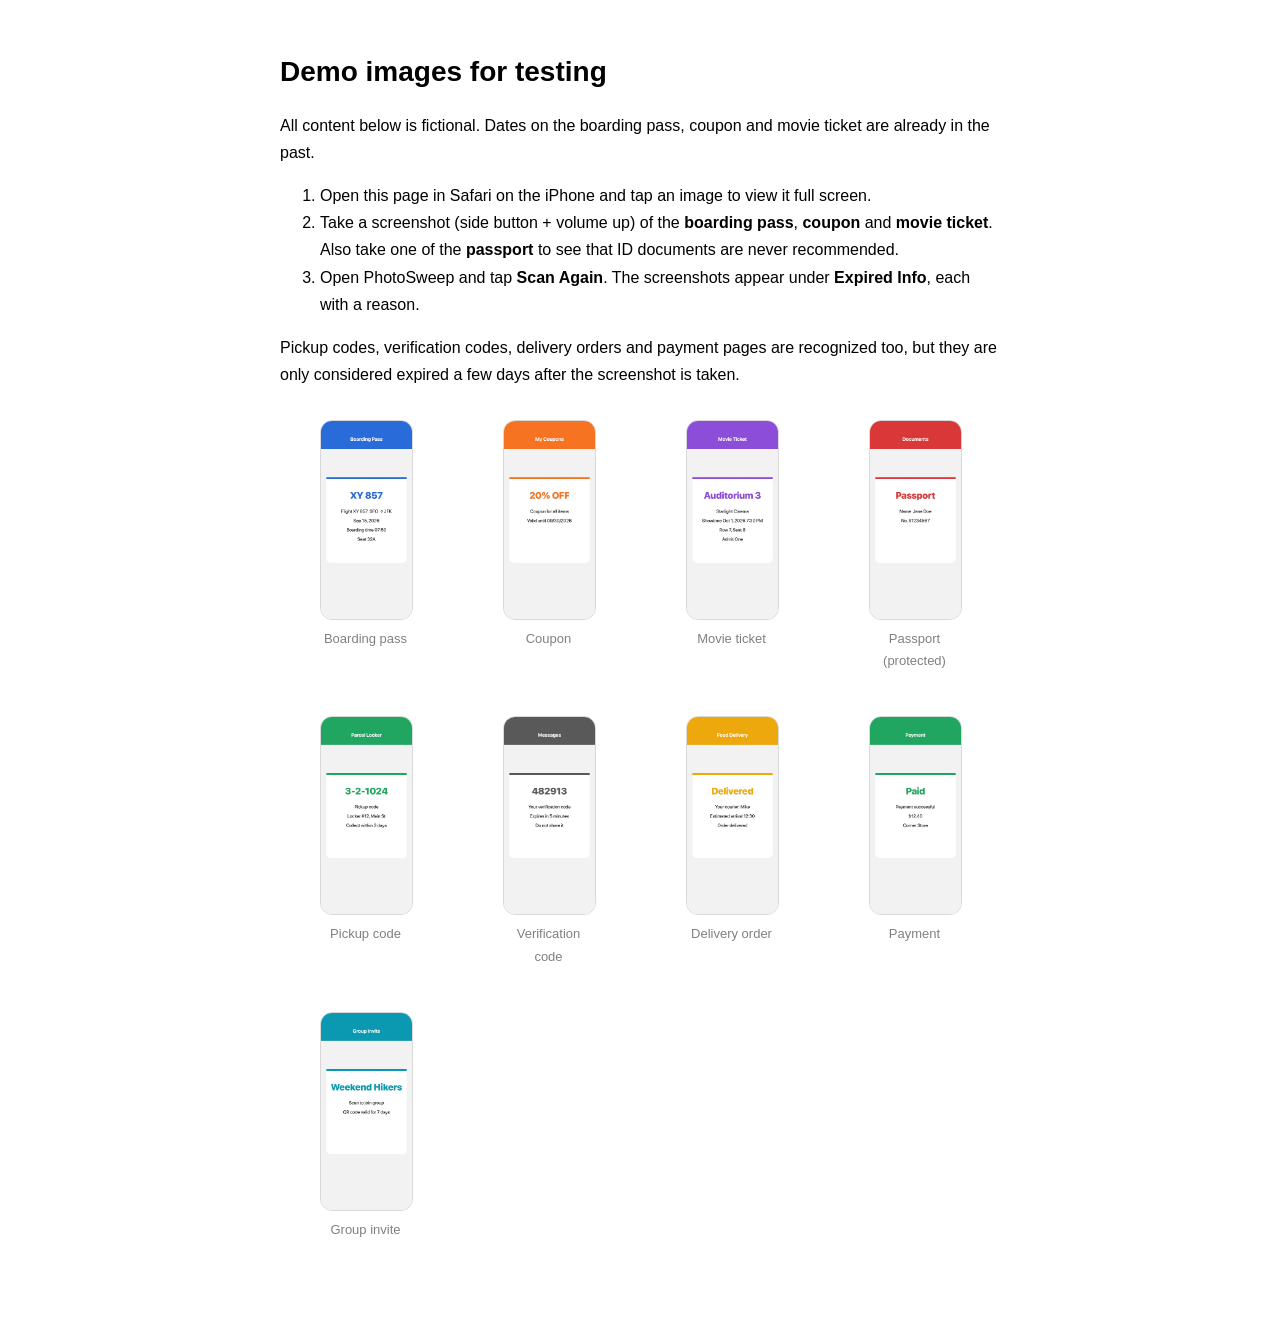
==== demo/index.html @ 3acdbb7d "PhotoSweep support, privacy policy and demo pages" ====
<!doctype html>
<!-- 审核员 / 测试者用的演示图片页。图片由 tools/mac/make_test_photos.swift 生成（英文版），内容均为虚构。
     票据上的日期已经过去，截图后无需等待即可被识别为“已过期”。 -->
<html lang="en">
<head>
  <meta charset="utf-8">
  <meta name="viewport" content="width=device-width, initial-scale=1">
  <title>PhotoSweep Demo Images</title>
  <link rel="stylesheet" href="../style.css">
  <style>
    .grid { display: grid; grid-template-columns: repeat(auto-fill, minmax(150px, 1fr)); gap: 12px; }
    .grid img { width: 100%; border-radius: 12px; border: 1px solid color-mix(in srgb, CanvasText 15%, transparent); }
    figcaption { font-size: 13px; color: GrayText; text-align: center; }
  </style>
</head>
<body>
<main>
  <h1>Demo images for testing</h1>
  <p>All content below is fictional. Dates on the boarding pass, coupon and movie ticket are already in the past.</p>
  <ol>
    <li>Open this page in Safari on the iPhone and tap an image to view it full screen.</li>
    <li>Take a screenshot (side button + volume up) of the <b>boarding pass</b>, <b>coupon</b> and <b>movie ticket</b>.
        Also take one of the <b>passport</b> to see that ID documents are never recommended.</li>
    <li>Open PhotoSweep and tap <b>Scan Again</b>. The screenshots appear under <b>Expired Info</b>, each with a reason.</li>
  </ol>
  <p>Pickup codes, verification codes, delivery orders and payment pages are recognized too,
     but they are only considered expired a few days after the screenshot is taken.</p>
  <div class="grid">
    <figure><a href="ticket.jpg"><img src="ticket.jpg" alt="Boarding pass"></a><figcaption>Boarding pass</figcaption></figure>
    <figure><a href="coupon.jpg"><img src="coupon.jpg" alt="Coupon"></a><figcaption>Coupon</figcaption></figure>
    <figure><a href="movie.jpg"><img src="movie.jpg" alt="Movie ticket"></a><figcaption>Movie ticket</figcaption></figure>
    <figure><a href="idcard.jpg"><img src="idcard.jpg" alt="Passport (protected)"></a><figcaption>Passport (protected)</figcaption></figure>
    <figure><a href="pickup.jpg"><img src="pickup.jpg" alt="Pickup code"></a><figcaption>Pickup code</figcaption></figure>
    <figure><a href="verify.jpg"><img src="verify.jpg" alt="Verification code"></a><figcaption>Verification code</figcaption></figure>
    <figure><a href="food.jpg"><img src="food.jpg" alt="Delivery order"></a><figcaption>Delivery order</figcaption></figure>
    <figure><a href="payment.jpg"><img src="payment.jpg" alt="Payment"></a><figcaption>Payment</figcaption></figure>
    <figure><a href="groupqr.jpg"><img src="groupqr.jpg" alt="Group invite"></a><figcaption>Group invite</figcaption></figure>
  </div>
</main>
</body>
</html>
---- style.css ----
/* 支持页与隐私政策共用样式：系统字体、窄栏阅读、自动适配深色模式 */
:root { color-scheme: light dark; --accent: #0999b0; }
body {
  margin: 0;
  font: 16px/1.7 -apple-system, BlinkMacSystemFont, "PingFang SC", "Helvetica Neue", sans-serif;
  background: Canvas;
  color: CanvasText;
}
main { max-width: 720px; margin: 0 auto; padding: 32px 20px 64px; }
a { color: var(--accent); }
nav { margin: 8px 0 24px; font-size: 14px; }
h1 { font-size: 28px; margin: 16px 0 4px; }
h2 { font-size: 20px; margin-top: 32px; }
h3 { font-size: 16px; margin: 20px 0 4px; }
.meta { color: GrayText; font-size: 14px; }
hr { border: 0; border-top: 1px solid color-mix(in srgb, CanvasText 15%, transparent); margin: 48px 0; }
.hero { text-align: center; }
.hero img { border-radius: 22%; box-shadow: 0 4px 16px rgb(0 0 0 / 15%); }
.hero p { color: GrayText; }
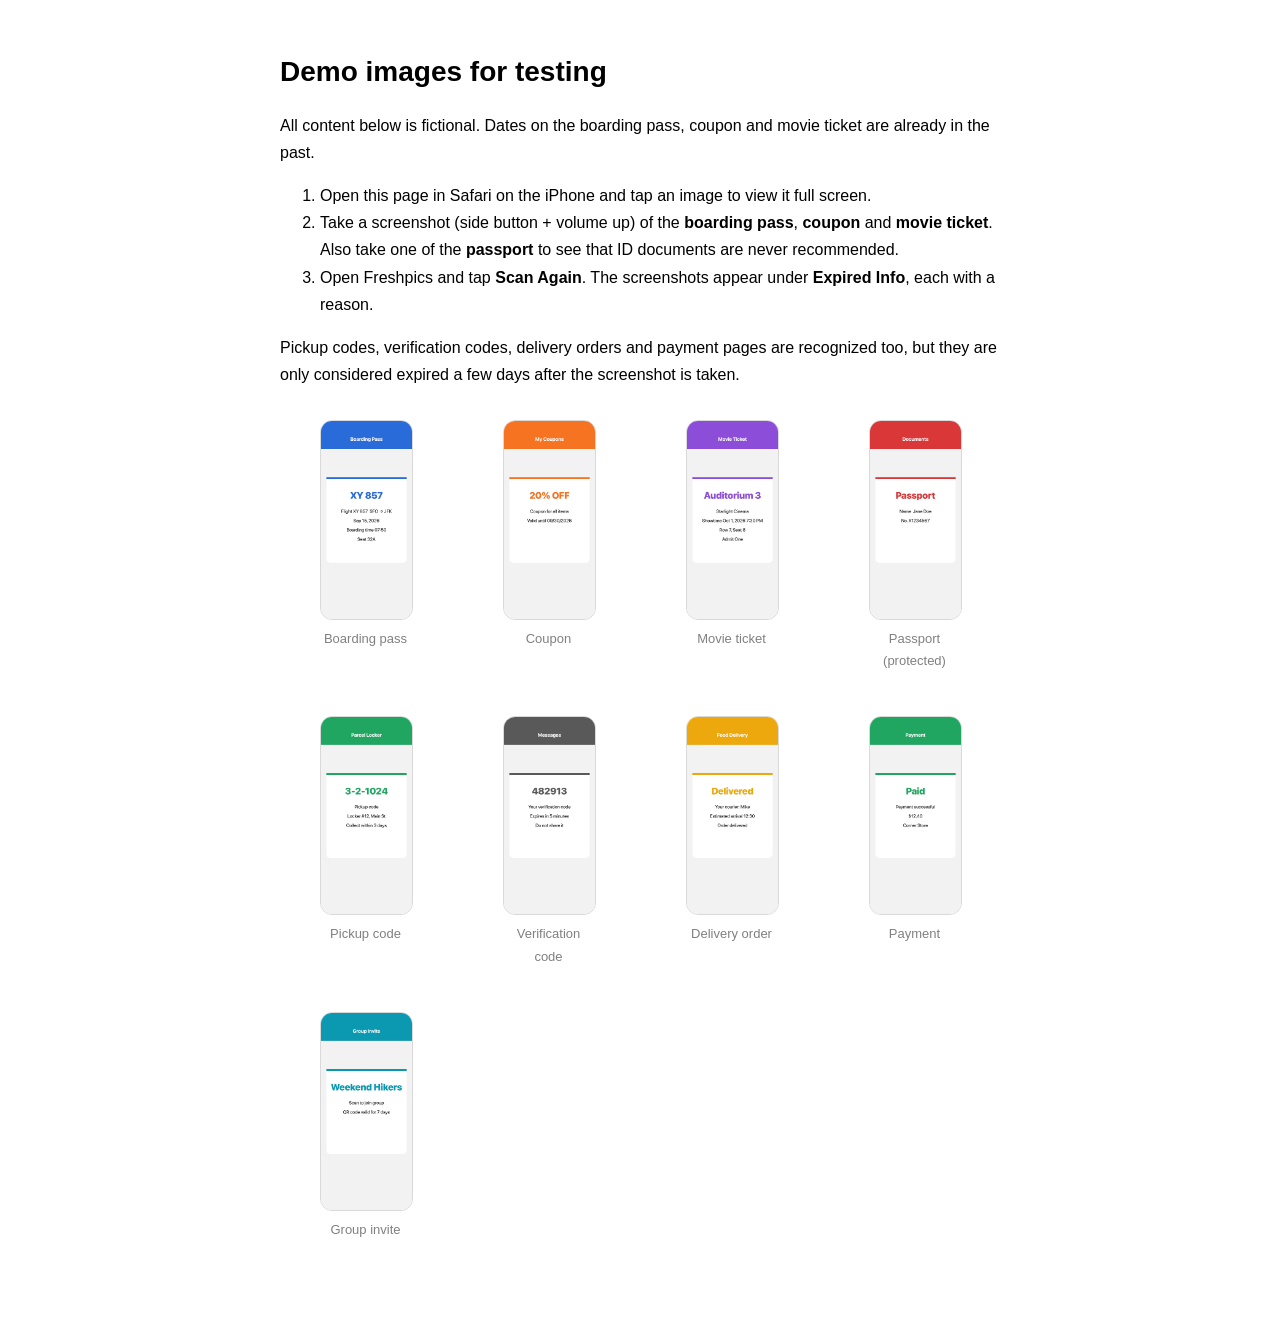
==== commit 80bc8a68: "Rename to Freshpics / 保鲜相册" ====
--- a/demo/index.html
+++ b/demo/index.html
@@ -5,7 +5,7 @@
 <head>
   <meta charset="utf-8">
   <meta name="viewport" content="width=device-width, initial-scale=1">
-  <title>PhotoSweep Demo Images</title>
+  <title>Freshpics Demo Images</title>
   <link rel="stylesheet" href="../style.css">
   <style>
     .grid { display: grid; grid-template-columns: repeat(auto-fill, minmax(150px, 1fr)); gap: 12px; }
@@ -21,7 +21,7 @@
     <li>Open this page in Safari on the iPhone and tap an image to view it full screen.</li>
     <li>Take a screenshot (side button + volume up) of the <b>boarding pass</b>, <b>coupon</b> and <b>movie ticket</b>.
         Also take one of the <b>passport</b> to see that ID documents are never recommended.</li>
-    <li>Open PhotoSweep and tap <b>Scan Again</b>. The screenshots appear under <b>Expired Info</b>, each with a reason.</li>
+    <li>Open Freshpics and tap <b>Scan Again</b>. The screenshots appear under <b>Expired Info</b>, each with a reason.</li>
   </ol>
   <p>Pickup codes, verification codes, delivery orders and payment pages are recognized too,
      but they are only considered expired a few days after the screenshot is taken.</p>
